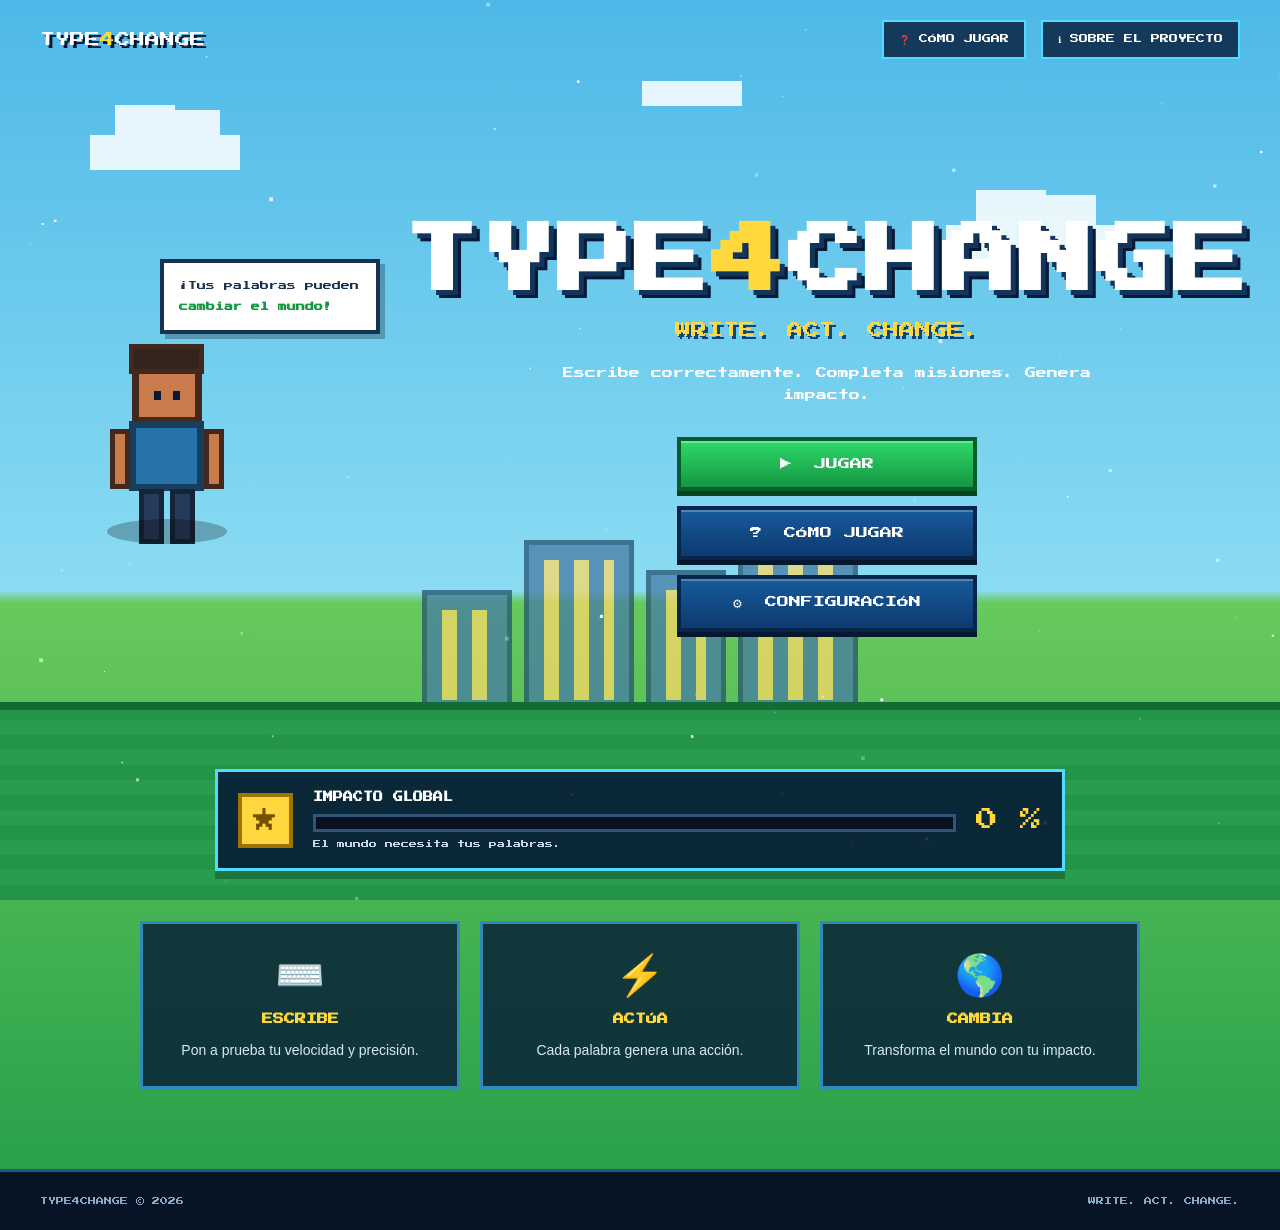
==== Index.html @ 8ee8b76d "Coreccion de conexion de index." ====
<!DOCTYPE html>
<html lang="es">
<head>
    <meta charset="UTF-8">

    <meta name="viewport"
          content="width=device-width, initial-scale=1.0">

    <meta name="description"
          content="Type4Change - Write. Act. Change.">

    <title>Type4Change | Write. Act. Change.</title>

    <link rel="stylesheet" href="Style.css">

    <link rel="preconnect" href="https://fonts.googleapis.com">
    <link rel="preconnect" href="https://fonts.gstatic.com" crossorigin>

    <link href="https://fonts.googleapis.com/css2?family=Press+Start+2P&display=swap"
          rel="stylesheet">
</head>

<body>

    <!-- =========================
         FONDO
    ========================== -->

    <div class="background">

        <div class="cloud cloud-1"></div>
        <div class="cloud cloud-2"></div>
        <div class="cloud cloud-3"></div>

        <div class="city">

            <div class="building building-1"></div>
            <div class="building building-2"></div>
            <div class="building building-3"></div>
            <div class="building building-4"></div>

        </div>

        <div class="ground"></div>

    </div>


    <!-- =========================
         PARTÍCULAS
    ========================== -->

    <canvas id="particles"></canvas>


    <!-- =========================
         NAVBAR
    ========================== -->

    <header class="navbar">

        <div class="mini-logo">
            TYPE<span>4</span>CHANGE
        </div>

        <div class="nav-right">

            <button
                class="nav-button"
                onclick="openHowToPlay()">

                ❓ CÓMO JUGAR

            </button>

            <button
                class="nav-button"
                onclick="openAbout()">

                ℹ SOBRE EL PROYECTO

            </button>

        </div>

    </header>


    <!-- =========================
         CONTENIDO PRINCIPAL
    ========================== -->

    <main class="home">

        <section class="hero">


            <!-- PERSONAJE -->

            <div class="character-area">

                <div class="pixel-character">

                    <div class="character-hair"></div>

                    <div class="character-head">
                        <div class="eye eye-left"></div>
                        <div class="eye eye-right"></div>
                    </div>

                    <div class="character-body"></div>

                    <div class="character-arm arm-left"></div>
                    <div class="character-arm arm-right"></div>

                    <div class="character-leg leg-left"></div>
                    <div class="character-leg leg-right"></div>

                </div>

                <div class="character-shadow"></div>

                <div class="speech-bubble">

                    <span>¡Tus palabras pueden</span>
                    <strong>cambiar el mundo!</strong>

                </div>

            </div>


            <!-- LOGO -->

            <div class="logo-container">

                <h1 class="game-logo">

                    TYPE<span>4</span>CHANGE

                </h1>

                <div class="subtitle">

                    WRITE. ACT. CHANGE.

                </div>

                <p class="description">

                    Escribe correctamente.
                    Completa misiones.
                    Genera impacto.

                </p>


                <!-- BOTONES -->

                <div class="menu">

                    <button
                        class="game-button play-button"
                        onclick="startGame()">

                        <span>▶</span>
                        JUGAR

                    </button>


                    <button
                        class="game-button"
                        onclick="openHowToPlay()">

                        <span>?</span>
                        CÓMO JUGAR

                    </button>


                    <button
                        class="game-button"
                        onclick="openSettings()">

                        <span>⚙</span>
                        CONFIGURACIÓN

                    </button>

                </div>

            </div>

        </section>


        <!-- =========================
             IMPACTO
        ========================== -->

        <section class="impact-section">

            <div class="impact-card">

                <div class="impact-icon">
                    ★
                </div>

                <div class="impact-info">

                    <h3>
                        IMPACTO GLOBAL
                    </h3>

                    <div class="progress-container">

                        <div
                            class="progress-bar"
                            id="impactProgress">
                        </div>

                    </div>

                    <p>
                        El mundo necesita tus palabras.
                    </p>

                </div>

                <div class="impact-number">

                    <span id="impactValue">
                        0
                    </span>%

                </div>

            </div>

        </section>


        <!-- =========================
             FEATURES
        ========================== -->

        <section class="features">

            <div class="feature">

                <div class="feature-icon">
                    ⌨️
                </div>

                <h3>
                    ESCRIBE
                </h3>

                <p>
                    Pon a prueba tu velocidad y precisión.
                </p>

            </div>


            <div class="feature">

                <div class="feature-icon">
                    ⚡
                </div>

                <h3>
                    ACTÚA
                </h3>

                <p>
                    Cada palabra genera una acción.
                </p>

            </div>


            <div class="feature">

                <div class="feature-icon">
                    🌎
                </div>

                <h3>
                    CAMBIA
                </h3>

                <p>
                    Transforma el mundo con tu impacto.
                </p>

            </div>

        </section>

    </main>


    <!-- =========================
         FOOTER
    ========================== -->

    <footer>

        <div>
            TYPE4CHANGE © 2026
        </div>

        <div>
            WRITE. ACT. CHANGE.
        </div>

    </footer>


    <!-- =========================
         MODAL
    ========================== -->

    <div
        class="modal"
        id="modal">

        <div class="modal-box">

            <button
                class="close-button"
                onclick="closeModal()">

                ×

            </button>

            <div id="modalContent"></div>

        </div>

    </div>


    <script src="Script.js"></script>

</body>
</html>
---- Style.css ----
/* =========================================
   VARIABLES
========================================= */

:root {

    --blue-dark: #071936;
    --blue: #123d75;
    --blue-light: #1d67a8;

    --cyan: #4fdcff;

    --green: #24c95a;
    --green-dark: #138d3d;

    --yellow: #ffd83d;
    --orange: #ff9d2e;

    --white: #ffffff;

    --pixel-font:
        "Press Start 2P",
        monospace;

}


/* =========================================
   RESET
========================================= */

* {

    margin: 0;
    padding: 0;

    box-sizing: border-box;

}

html {

    scroll-behavior: smooth;

}

body {

    min-height: 100vh;

    overflow-x: hidden;

    font-family: var(--pixel-font);

    background:
        linear-gradient(
            180deg,
            #4db8e8 0%,
            #8bdcf2 48%,
            #68c95c 49%,
            #229c49 100%
        );

    color: white;

}


/* =========================================
   FONDO
========================================= */

.background {

    position: fixed;

    inset: 0;

    z-index: -5;

    overflow: hidden;

}


/* =========================================
   NUBES
========================================= */

.cloud {

    position: absolute;

    background: white;

    opacity: .85;

    image-rendering: pixelated;

}

.cloud::before,
.cloud::after {

    content: "";

    position: absolute;

    background: white;

}

.cloud-1 {

    width: 150px;
    height: 35px;

    top: 15%;

    left: 7%;

}

.cloud-1::before {

    width: 60px;
    height: 50px;

    left: 25px;
    bottom: 15px;

}

.cloud-1::after {

    width: 50px;
    height: 45px;

    right: 20px;
    bottom: 15px;

}


.cloud-2 {

    width: 180px;
    height: 35px;

    top: 25%;

    right: 12%;

}

.cloud-2::before {

    width: 70px;
    height: 55px;

    left: 30px;
    bottom: 15px;

}

.cloud-2::after {

    width: 60px;
    height: 50px;

    right: 30px;
    bottom: 15px;

}


.cloud-3 {

    width: 100px;
    height: 25px;

    top: 9%;

    right: 42%;

}


/* =========================================
   CIUDAD
========================================= */

.city {

    position: absolute;

    bottom: 20%;

    left: 0;

    width: 100%;

    height: 220px;

    display: flex;

    align-items: flex-end;

    justify-content: center;

    gap: 12px;

    opacity: .75;

}

.building {

    background: #477ba5;

    border: 5px solid #25536f;

    position: relative;

}

.building::after {

    content: "";

    position: absolute;

    inset: 15px;

    background:
        repeating-linear-gradient(
            90deg,
            #f9d867 0 15px,
            transparent 15px 30px
        );

}

.building-1 {

    width: 90px;
    height: 130px;

}

.building-2 {

    width: 110px;
    height: 180px;

}

.building-3 {

    width: 80px;
    height: 150px;

}

.building-4 {

    width: 120px;
    height: 200px;

}


/* =========================================
   SUELO
========================================= */

.ground {

    position: absolute;

    bottom: 0;

    width: 100%;

    height: 22%;

    background:

        repeating-linear-gradient(
            0deg,
            #239448 0 15px,
            #299d4d 15px 30px
        );

    border-top: 8px solid #126c38;

}


/* =========================================
   PARTICULAS
========================================= */

#particles {

    position: fixed;

    inset: 0;

    pointer-events: none;

    z-index: -1;

}


/* =========================================
   NAVBAR
========================================= */

.navbar {

    width: 100%;

    padding: 20px 40px;

    display: flex;

    justify-content: space-between;

    align-items: center;

}

.mini-logo {

    font-size: 15px;

    text-shadow:
        3px 3px #071936;

}

.mini-logo span {

    color: var(--yellow);

}

.nav-right {

    display: flex;

    gap: 15px;

}

.nav-button {

    font-family: var(--pixel-font);

    font-size: 9px;

    color: white;

    background: rgba(7,25,54,.8);

    border: 2px solid var(--cyan);

    padding: 12px 15px;

    cursor: pointer;

    transition: .2s;

}

.nav-button:hover {

    background: var(--cyan);

    color: var(--blue-dark);

    transform: translateY(-3px);

}


/* =========================================
   HOME
========================================= */

.home {

    min-height: calc(100vh - 80px);

    padding: 20px 30px 60px;

}


/* =========================================
   HERO
========================================= */

.hero {

    max-width: 1250px;

    margin: auto;

    min-height: 650px;

    display: flex;

    align-items: center;

    justify-content: center;

    gap: 100px;

}


/* =========================================
   LOGO
========================================= */

.logo-container {

    text-align: center;

    animation: floating 4s ease-in-out infinite;

}

.game-logo {

    font-size: clamp(35px, 6vw, 75px);

    line-height: 1.2;

    color: white;

    letter-spacing: 2px;

    text-shadow:

        5px 5px #12355b,
        8px 8px #071936;

}

.game-logo span {

    color: var(--yellow);

}

.subtitle {

    margin-top: 15px;

    font-size: 16px;

    color: var(--yellow);

    text-shadow: 3px 3px #17436c;

}

.description {

    margin: 25px auto;

    max-width: 550px;

    font-size: 11px;

    line-height: 2;

}


/* =========================================
   MENU
========================================= */

.menu {

    display: flex;

    flex-direction: column;

    align-items: center;

    gap: 15px;

    margin-top: 30px;

}

.game-button {

    width: 300px;

    padding: 17px 20px;

    font-family: var(--pixel-font);

    font-size: 12px;

    color: white;

    background:

        linear-gradient(
            #175b9b,
            #0d3a70
        );

    border: 4px solid #08264b;

    box-shadow:

        0 5px 0 #05182f,
        inset 0 2px 0 rgba(255,255,255,.25);

    cursor: pointer;

    transition: .15s;

}

.game-button:hover {

    transform: translateY(-4px);

    background:
        linear-gradient(
            #267fc1,
            #14528e
        );

}

.game-button:active {

    transform: translateY(3px);

    box-shadow:

        0 2px 0 #05182f;

}

.game-button span {

    margin-right: 10px;

}

.play-button {

    background:

        linear-gradient(
            #2ed968,
            #159643
        );

    border-color: #075d2b;

    box-shadow:

        0 5px 0 #06441f,
        inset 0 2px 0 rgba(255,255,255,.3);

}

.play-button:hover {

    background:

        linear-gradient(
            #45ed7c,
            #20ae50
        );

}


/* =========================================
   PERSONAJE
========================================= */

.character-area {

    position: relative;

    width: 280px;

    height: 350px;

    display: flex;

    align-items: center;

    justify-content: center;

}


/* personaje simple */

.pixel-character {

    position: relative;

    width: 90px;

    height: 170px;

    image-rendering: pixelated;

    animation:

        characterFloat
        2s ease-in-out infinite;

}

.character-head {

    position: absolute;

    width: 70px;

    height: 70px;

    background: #c97b4c;

    border: 7px solid #43281e;

    left: 10px;

    top: 15px;

}

.character-hair {

    position: absolute;

    width: 75px;

    height: 30px;

    background: #35241d;

    border: 5px solid #43281e;

    left: 7px;

    top: 5px;

    z-index: 2;

}

.eye {

    position: absolute;

    width: 7px;

    height: 9px;

    background: #071936;

    top: 30px;

}

.eye-left {

    left: 15px;

}

.eye-right {

    right: 15px;

}

.character-body {

    position: absolute;

    width: 75px;

    height: 70px;

    background: #2573a8;

    border: 7px solid #173e5c;

    left: 7px;

    top: 82px;

}

.character-arm {

    position: absolute;

    width: 20px;

    height: 60px;

    background: #c97b4c;

    border: 5px solid #43281e;

    top: 90px;

}

.arm-left {

    left: -12px;

}

.arm-right {

    right: -12px;

}

.character-leg {

    position: absolute;

    width: 25px;

    height: 55px;

    background: #263a5a;

    border: 5px solid #15243b;

    top: 150px;

}

.leg-left {

    left: 17px;

}

.leg-right {

    right: 17px;

}

.character-shadow {

    position: absolute;

    width: 120px;

    height: 25px;

    background: rgba(0,0,0,.25);

    border-radius: 50%;

    bottom: 55px;

}


/* =========================================
   BURBUJA
========================================= */

.speech-bubble {

    position: absolute;

    top: 10px;

    left: 130px;

    width: 220px;

    padding: 15px;

    background: white;

    color: #183352;

    border: 4px solid #183352;

    font-size: 9px;

    line-height: 1.8;

    box-shadow: 5px 5px rgba(0,0,0,.25);

}

.speech-bubble strong {

    display: block;

    color: #159643;

    margin-top: 5px;

}


/* =========================================
   IMPACT
========================================= */

.impact-section {

    max-width: 850px;

    margin: 20px auto;

}

.impact-card {

    display: flex;

    align-items: center;

    gap: 20px;

    background: rgba(7,25,54,.88);

    border: 3px solid var(--cyan);

    padding: 20px;

    box-shadow: 0 8px 0 rgba(0,0,0,.25);

}

.impact-icon {

    width: 55px;
    height: 55px;

    display: flex;

    align-items: center;
    justify-content: center;

    background: var(--yellow);

    color: #765000;

    border: 4px solid #9d7400;

    font-size: 25px;

}

.impact-info {

    flex: 1;

}

.impact-info h3 {

    font-size: 10px;

    margin-bottom: 12px;

}

.impact-info p {

    font-size: 8px;

    margin-top: 8px;

    color: #c7d8ed;

}

.progress-container {

    width: 100%;

    height: 18px;

    background: #07111f;

    border: 3px solid #315477;

}

.progress-bar {

    width: 0%;

    height: 100%;

    background:

        repeating-linear-gradient(
            90deg,
            #28d55f 0 15px,
            #20b84f 15px 30px
        );

    transition: width 2s ease;

}

.impact-number {

    font-size: 22px;

    color: var(--yellow);

}


/* =========================================
   FEATURES
========================================= */

.features {

    max-width: 1000px;

    margin: 50px auto 20px;

    display: grid;

    grid-template-columns:
        repeat(3, 1fr);

    gap: 20px;

}

.feature {

    text-align: center;

    padding: 25px;

    background: rgba(7,25,54,.8);

    border: 3px solid #3188b9;

    transition: .2s;

}

.feature:hover {

    transform: translateY(-8px);

    border-color: var(--yellow);

}

.feature-icon {

    font-size: 40px;

    margin-bottom: 15px;

}

.feature h3 {

    font-size: 11px;

    color: var(--yellow);

    margin-bottom: 15px;

}

.feature p {

    font-family: Arial, sans-serif;

    font-size: 14px;

    line-height: 1.5;

    color: #d7e8f6;

}


/* =========================================
   FOOTER
========================================= */

footer {

    display: flex;

    justify-content: space-between;

    padding: 25px 40px;

    background: #061426;

    border-top: 3px solid #1e5c85;

    font-size: 8px;

    color: #8aa9c5;

}


/* =========================================
   MODAL
========================================= */

.modal {

    position: fixed;

    inset: 0;

    display: none;

    align-items: center;

    justify-content: center;

    background: rgba(0,0,0,.75);

    z-index: 100;

    padding: 20px;

}

.modal.active {

    display: flex;

}

.modal-box {

    position: relative;

    width: min(650px, 100%);

    background: #0b294d;

    border: 5px solid var(--cyan);

    padding: 40px;

    box-shadow: 10px 10px #020b18;

}

.modal-box h2 {

    color: var(--yellow);

    font-size: 18px;

    margin-bottom: 25px;

}

.modal-box p {

    font-family: Arial, sans-serif;

    font-size: 16px;

    line-height: 1.7;

    color: #d8e7f3;

    margin-bottom: 15px;

}

.modal-box li {

    font-family: Arial, sans-serif;

    margin: 12px 0;

    line-height: 1.5;

}

.close-button {

    position: absolute;

    top: 10px;

    right: 15px;

    background: transparent;

    border: none;

    color: white;

    font-size: 30px;

    cursor: pointer;

}


/* =========================================
   ANIMACIONES
========================================= */

@keyframes floating {

    0%,
    100% {

        transform: translateY(0);

    }

    50% {

        transform: translateY(-10px);

    }

}

@keyframes characterFloat {

    0%,
    100% {

        transform: translateY(0);

    }

    50% {

        transform: translateY(-12px);

    }

}


/* =========================================
   RESPONSIVE
========================================= */

@media (max-width: 900px) {

    .hero {

        flex-direction: column;

        gap: 20px;

        padding-top: 30px;

    }

    .character-area {

        transform: scale(.8);

    }

    .features {

        grid-template-columns: 1fr;

        max-width: 500px;

    }

    .nav-right {

        display: none;

    }

}


@media (max-width: 600px) {

    .navbar {

        padding: 15px 20px;

    }

    .home {

        padding: 10px 15px 40px;

    }

    .game-button {

        width: 90vw;

        max-width: 300px;

    }

    .impact-card {

        flex-wrap: wrap;

    }

    .impact-info {

        min-width: 70%;

    }

    footer {

        flex-direction: column;

        gap: 10px;

        text-align: center;

    }

}
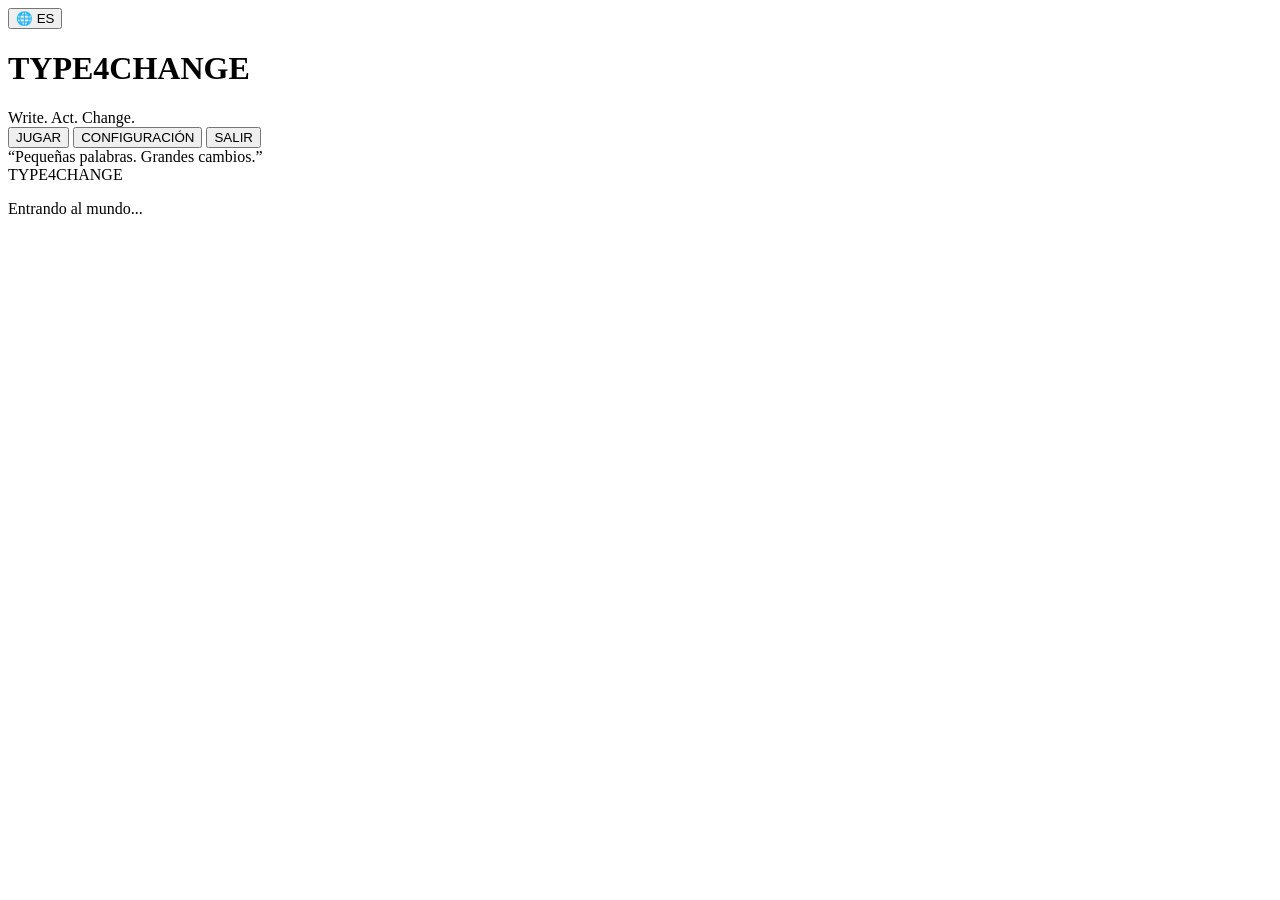
==== commit be00d9e2: "Cambios en el inicio" ====
--- a/Index.html
+++ b/Index.html
@@ -2,349 +2,325 @@
 <html lang="es">
 <head>
     <meta charset="UTF-8">
-
-    <meta name="viewport"
-          content="width=device-width, initial-scale=1.0">
-
-    <meta name="description"
-          content="Type4Change - Write. Act. Change.">
-
-    <title>Type4Change | Write. Act. Change.</title>
-
-    <link rel="stylesheet" href="Style.css">
-
-    <link rel="preconnect" href="https://fonts.googleapis.com">
-    <link rel="preconnect" href="https://fonts.gstatic.com" crossorigin>
-
-    <link href="https://fonts.googleapis.com/css2?family=Press+Start+2P&display=swap"
-          rel="stylesheet">
+    <meta name="viewport" content="width=device-width, initial-scale=1.0">
+
+    <title>Type4Change</title>
+
+    <link rel="stylesheet" href="style.css">
 </head>
 
 <body>
 
-    <!-- =========================
-         FONDO
-    ========================== -->
-
-    <div class="background">
-
-        <div class="cloud cloud-1"></div>
-        <div class="cloud cloud-2"></div>
-        <div class="cloud cloud-3"></div>
-
+<main class="game-screen">
+
+    <!-- =========================================
+         ESCENARIO PIXEL ART
+    ========================================== -->
+
+    <div class="world">
+
+        <!-- CIELO -->
+        <div class="sky">
+
+            <div class="cloud cloud-1">
+                <span></span>
+                <span></span>
+                <span></span>
+            </div>
+
+            <div class="cloud cloud-2">
+                <span></span>
+                <span></span>
+                <span></span>
+            </div>
+
+            <div class="cloud cloud-3">
+                <span></span>
+                <span></span>
+                <span></span>
+            </div>
+
+        </div>
+
+
+        <!-- MONTAÑAS -->
+        <div class="mountains">
+
+            <div class="mountain mountain-left"></div>
+            <div class="mountain mountain-center"></div>
+            <div class="mountain mountain-right"></div>
+
+        </div>
+
+
+        <!-- CIUDAD LEJANA -->
         <div class="city">
 
             <div class="building building-1"></div>
             <div class="building building-2"></div>
             <div class="building building-3"></div>
             <div class="building building-4"></div>
-
-        </div>
-
-        <div class="ground"></div>
+            <div class="building building-5"></div>
+            <div class="building building-6"></div>
+            <div class="building building-7"></div>
+
+        </div>
+
+
+        <!-- LAGO -->
+        <div class="lake">
+
+            <div class="water-line water-1"></div>
+            <div class="water-line water-2"></div>
+            <div class="water-line water-3"></div>
+            <div class="water-line water-4"></div>
+            <div class="water-line water-5"></div>
+
+        </div>
+
+
+        <!-- =========================================
+             COSTA IZQUIERDA
+        ========================================== -->
+
+        <div class="island left-island">
+
+            <div class="house house-left">
+
+                <div class="house-roof"></div>
+
+                <div class="house-wall">
+                    <span class="window window-left"></span>
+                    <span class="window window-right"></span>
+                    <span class="door"></span>
+                </div>
+
+            </div>
+
+
+            <div class="tree tree-l1">
+                <div class="tree-top"></div>
+                <div class="tree-trunk"></div>
+            </div>
+
+            <div class="tree tree-l2">
+                <div class="tree-top"></div>
+                <div class="tree-trunk"></div>
+            </div>
+
+            <div class="tree tree-l3">
+                <div class="tree-top"></div>
+                <div class="tree-trunk"></div>
+            </div>
+
+            <div class="tree tree-l4">
+                <div class="tree-top"></div>
+                <div class="tree-trunk"></div>
+            </div>
+
+        </div>
+
+
+        <!-- =========================================
+             COSTA DERECHA
+        ========================================== -->
+
+        <div class="island right-island">
+
+            <div class="house house-right">
+
+                <div class="house-roof"></div>
+
+                <div class="house-wall">
+                    <span class="window window-left"></span>
+                    <span class="window window-right"></span>
+                    <span class="door"></span>
+                </div>
+
+            </div>
+
+
+            <div class="tree tree-r1">
+                <div class="tree-top"></div>
+                <div class="tree-trunk"></div>
+            </div>
+
+            <div class="tree tree-r2">
+                <div class="tree-top"></div>
+                <div class="tree-trunk"></div>
+            </div>
+
+            <div class="tree tree-r3">
+                <div class="tree-top"></div>
+                <div class="tree-trunk"></div>
+            </div>
+
+        </div>
+
+
+        <!-- PUENTE -->
+        <div class="bridge">
+
+            <span></span>
+            <span></span>
+            <span></span>
+            <span></span>
+            <span></span>
+
+        </div>
+
+
+        <!-- =========================================
+             ACANTILADO DEL PERSONAJE
+        ========================================== -->
+
+        <div class="cliff">
+
+            <div class="cliff-grass"></div>
+
+            <span class="stone stone-1"></span>
+            <span class="stone stone-2"></span>
+            <span class="stone stone-3"></span>
+
+        </div>
+
+
+        <!-- =========================================
+             PERSONAJE
+        ========================================== -->
+
+        <div class="player">
+
+            <div class="player-shadow"></div>
+
+            <div class="hair"></div>
+
+            <div class="player-head"></div>
+
+            <div class="player-neck"></div>
+
+            <div class="player-body"></div>
+
+            <div class="backpack">
+                <span></span>
+            </div>
+
+            <div class="player-arm arm-left"></div>
+            <div class="player-arm arm-right"></div>
+
+            <div class="player-leg leg-left"></div>
+            <div class="player-leg leg-right"></div>
+
+            <div class="player-shoe shoe-left"></div>
+            <div class="player-shoe shoe-right"></div>
+
+        </div>
+
+
+        <!-- =========================================
+             MASCOTA
+        ========================================== -->
+
+        <div class="dog">
+
+            <div class="dog-tail"></div>
+
+            <div class="dog-body"></div>
+
+            <div class="dog-head">
+
+                <span class="dog-ear dog-ear-left"></span>
+                <span class="dog-ear dog-ear-right"></span>
+
+            </div>
+
+            <div class="dog-leg dog-leg-left"></div>
+            <div class="dog-leg dog-leg-right"></div>
+
+        </div>
 
     </div>
 
 
-    <!-- =========================
-         PARTÍCULAS
-    ========================== -->
-
-    <canvas id="particles"></canvas>
-
-
-    <!-- =========================
-         NAVBAR
-    ========================== -->
-
-    <header class="navbar">
-
-        <div class="mini-logo">
+    <!-- =========================================
+         INTERFAZ
+    ========================================== -->
+
+    <button class="language" id="languageButton">
+        🌐 ES
+    </button>
+
+
+    <!-- LOGO -->
+
+    <header class="logo-container">
+
+        <h1>
             TYPE<span>4</span>CHANGE
-        </div>
-
-        <div class="nav-right">
-
-            <button
-                class="nav-button"
-                onclick="openHowToPlay()">
-
-                ❓ CÓMO JUGAR
-
-            </button>
-
-            <button
-                class="nav-button"
-                onclick="openAbout()">
-
-                ℹ SOBRE EL PROYECTO
-
-            </button>
-
+        </h1>
+
+        <div class="tagline">
+            Write. Act. Change.
         </div>
 
     </header>
 
 
-    <!-- =========================
-         CONTENIDO PRINCIPAL
-    ========================== -->
-
-    <main class="home">
-
-        <section class="hero">
-
-
-            <!-- PERSONAJE -->
-
-            <div class="character-area">
-
-                <div class="pixel-character">
-
-                    <div class="character-hair"></div>
-
-                    <div class="character-head">
-                        <div class="eye eye-left"></div>
-                        <div class="eye eye-right"></div>
-                    </div>
-
-                    <div class="character-body"></div>
-
-                    <div class="character-arm arm-left"></div>
-                    <div class="character-arm arm-right"></div>
-
-                    <div class="character-leg leg-left"></div>
-                    <div class="character-leg leg-right"></div>
-
-                </div>
-
-                <div class="character-shadow"></div>
-
-                <div class="speech-bubble">
-
-                    <span>¡Tus palabras pueden</span>
-                    <strong>cambiar el mundo!</strong>
-
-                </div>
-
-            </div>
-
-
-            <!-- LOGO -->
-
-            <div class="logo-container">
-
-                <h1 class="game-logo">
-
-                    TYPE<span>4</span>CHANGE
-
-                </h1>
-
-                <div class="subtitle">
-
-                    WRITE. ACT. CHANGE.
-
-                </div>
-
-                <p class="description">
-
-                    Escribe correctamente.
-                    Completa misiones.
-                    Genera impacto.
-
-                </p>
-
-
-                <!-- BOTONES -->
-
-                <div class="menu">
-
-                    <button
-                        class="game-button play-button"
-                        onclick="startGame()">
-
-                        <span>▶</span>
-                        JUGAR
-
-                    </button>
-
-
-                    <button
-                        class="game-button"
-                        onclick="openHowToPlay()">
-
-                        <span>?</span>
-                        CÓMO JUGAR
-
-                    </button>
-
-
-                    <button
-                        class="game-button"
-                        onclick="openSettings()">
-
-                        <span>⚙</span>
-                        CONFIGURACIÓN
-
-                    </button>
-
-                </div>
-
-            </div>
-
-        </section>
-
-
-        <!-- =========================
-             IMPACTO
-        ========================== -->
-
-        <section class="impact-section">
-
-            <div class="impact-card">
-
-                <div class="impact-icon">
-                    ★
-                </div>
-
-                <div class="impact-info">
-
-                    <h3>
-                        IMPACTO GLOBAL
-                    </h3>
-
-                    <div class="progress-container">
-
-                        <div
-                            class="progress-bar"
-                            id="impactProgress">
-                        </div>
-
-                    </div>
-
-                    <p>
-                        El mundo necesita tus palabras.
-                    </p>
-
-                </div>
-
-                <div class="impact-number">
-
-                    <span id="impactValue">
-                        0
-                    </span>%
-
-                </div>
-
-            </div>
-
-        </section>
-
-
-        <!-- =========================
-             FEATURES
-        ========================== -->
-
-        <section class="features">
-
-            <div class="feature">
-
-                <div class="feature-icon">
-                    ⌨️
-                </div>
-
-                <h3>
-                    ESCRIBE
-                </h3>
-
-                <p>
-                    Pon a prueba tu velocidad y precisión.
-                </p>
-
-            </div>
-
-
-            <div class="feature">
-
-                <div class="feature-icon">
-                    ⚡
-                </div>
-
-                <h3>
-                    ACTÚA
-                </h3>
-
-                <p>
-                    Cada palabra genera una acción.
-                </p>
-
-            </div>
-
-
-            <div class="feature">
-
-                <div class="feature-icon">
-                    🌎
-                </div>
-
-                <h3>
-                    CAMBIA
-                </h3>
-
-                <p>
-                    Transforma el mundo con tu impacto.
-                </p>
-
-            </div>
-
-        </section>
-
-    </main>
-
-
-    <!-- =========================
-         FOOTER
-    ========================== -->
-
-    <footer>
-
-        <div>
-            TYPE4CHANGE © 2026
-        </div>
-
-        <div>
-            WRITE. ACT. CHANGE.
-        </div>
-
-    </footer>
-
-
-    <!-- =========================
-         MODAL
-    ========================== -->
-
-    <div
-        class="modal"
-        id="modal">
-
-        <div class="modal-box">
-
-            <button
-                class="close-button"
-                onclick="closeModal()">
-
-                ×
-
-            </button>
-
-            <div id="modalContent"></div>
-
-        </div>
-
+    <!-- MENÚ -->
+
+    <nav class="menu">
+
+        <button
+            class="game-button play"
+            id="playButton"
+        >
+            JUGAR
+        </button>
+
+        <button
+            class="game-button"
+            id="settingsButton"
+        >
+            CONFIGURACIÓN
+        </button>
+
+        <button
+            class="game-button"
+            id="exitButton"
+        >
+            SALIR
+        </button>
+
+    </nav>
+
+
+    <!-- FRASE -->
+
+    <div class="quote">
+        “Pequeñas palabras. Grandes cambios.”
     </div>
 
 
-    <script src="Script.js"></script>
+    <!-- TRANSICIÓN -->
+
+    <div class="transition-screen" id="transitionScreen">
+
+        <div class="loading-logo">
+            TYPE<span>4</span>CHANGE
+        </div>
+
+        <p>Entrando al mundo...</p>
+
+        <div class="loading-bar">
+            <div></div>
+        </div>
+
+    </div>
+
+</main>
+
+
+<script src="script.js"></script>
 
 </body>
 </html>
